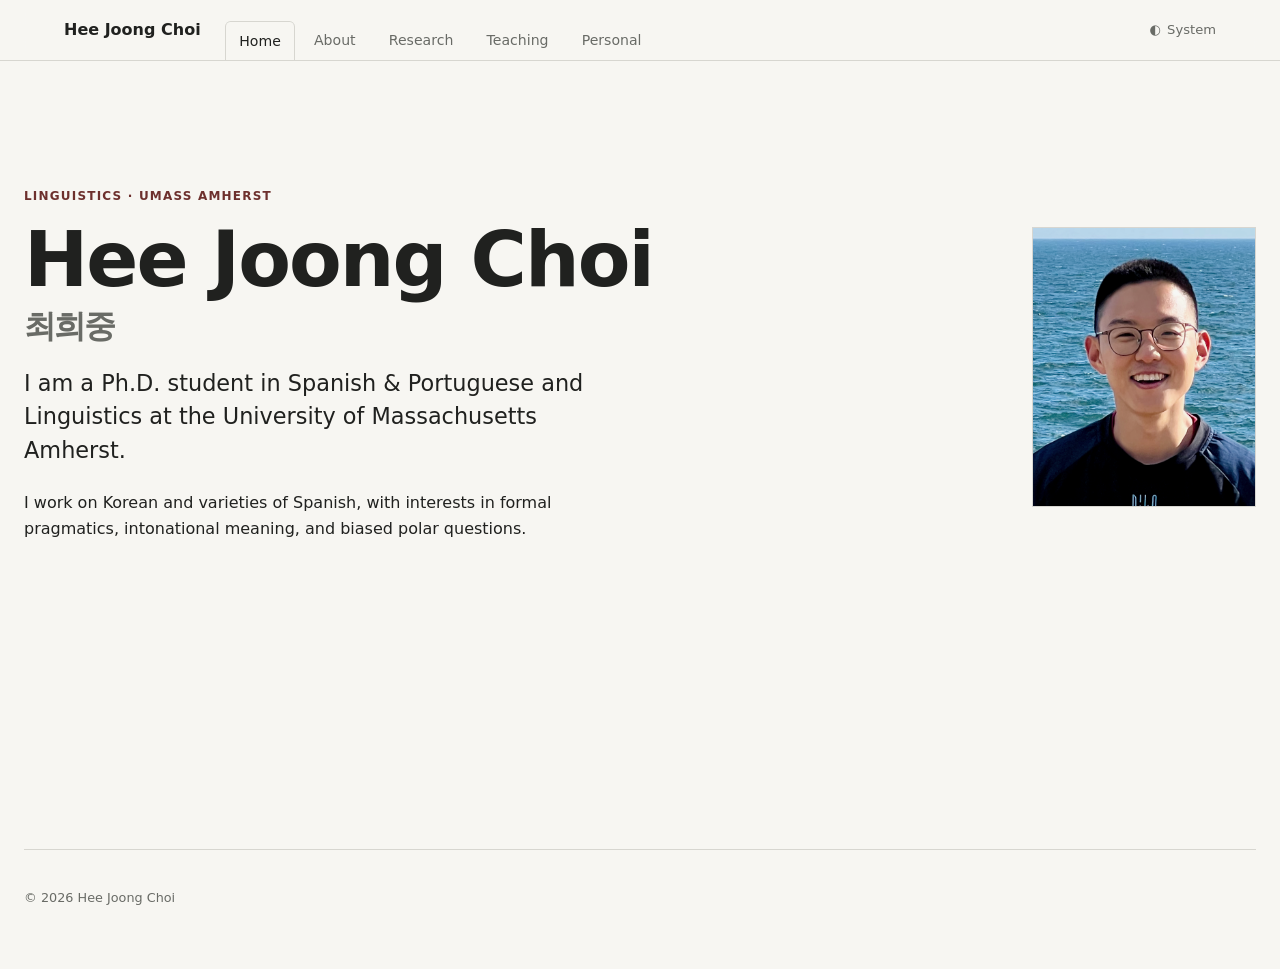
==== index.html @ 4eee2da2 "Converted the site to a folder-tab, multi-page structure" ====
<!doctype html>
<html lang="en">
<head>
  <meta charset="utf-8">
  <meta name="viewport" content="width=device-width, initial-scale=1">
  <meta name="description" content="Hee Joong Choi is a linguist working on Korean, Spanish, pragmatics, and intonational meaning.">
  <title>Hee Joong Choi</title>
  <script>document.documentElement.dataset.theme = localStorage.getItem('theme') || 'system';</script>
  <link rel="stylesheet" href="/styles.css">
</head>
<body>
  <header class="site-header">
    <nav class="nav" aria-label="Main navigation">
      <a class="site-name" href="/">Hee Joong Choi</a>
      <div class="nav-links">
        <a href="/" aria-current="page">Home</a>
        <a href="/about/">About</a>
        <a href="/research/">Research</a>
        <a href="/teaching/">Teaching</a>
        <a href="/personal/">Personal</a>
      </div>
      <button class="theme-toggle" type="button" aria-label="Change color theme" title="Change color theme">
        <span aria-hidden="true">◐</span><span class="theme-label">System</span>
      </button>
    </nav>
  </header>

  <main class="page-shell home-page">
    <section class="intro" aria-labelledby="intro-title">
      <div>
        <p class="kicker">Linguistics · UMass Amherst</p>
        <h1 id="intro-title">Hee Joong Choi <span lang="ko">최희중</span></h1>
        <p class="intro-text">I am a Ph.D. student in Spanish &amp; Portuguese and Linguistics at the University of Massachusetts Amherst.</p>
        <p>I work on Korean and varieties of Spanish, with interests in formal pragmatics, intonational meaning, and biased polar questions.</p>
      </div>
      <img class="portrait" src="/images/ChoiHJ_profile.png" alt="Hee Joong Choi">
    </section>
  </main>

  <footer><p>© <span data-year></span> Hee Joong Choi</p></footer>
  <script src="/site.js"></script>
</body>
</html>
---- styles.css ----
:root {
  color-scheme: light dark;
  --bg: #f7f6f2;
  --text: #20211f;
  --muted: #696b66;
  --line: #d7d6d0;
  --accent: #6d302d;
  --header: color-mix(in srgb, var(--bg) 92%, transparent);
  font-family: Inter, ui-sans-serif, system-ui, -apple-system, BlinkMacSystemFont, "Segoe UI", sans-serif;
  font-size: 16px;
  scroll-behavior: smooth;
}

:root[data-theme="dark"] {
  --bg: #171816;
  --text: #eeeee8;
  --muted: #aaa9a2;
  --line: #393a35;
  --accent: #d89b91;
}

@media (prefers-color-scheme: dark) {
  :root:not([data-theme="light"]) {
    --bg: #171816;
    --text: #eeeee8;
    --muted: #aaa9a2;
    --line: #393a35;
    --accent: #d89b91;
  }
}

* { box-sizing: border-box; }

body {
  margin: 0;
  background: var(--bg);
  color: var(--text);
  font-size: 1rem;
  line-height: 1.65;
}

a {
  color: inherit;
  text-decoration-color: var(--line);
  text-underline-offset: 0.2em;
}

a:hover, a:focus-visible { text-decoration-color: var(--accent); }

.site-header {
  position: sticky;
  top: 0;
  z-index: 10;
  border-bottom: 1px solid var(--line);
  background: var(--header);
  backdrop-filter: blur(12px);
}

.nav {
  display: flex;
  align-items: center;
  gap: 1.5rem;
  width: min(72rem, calc(100% - 2rem));
  min-height: 3.75rem;
  margin: auto;
}

.site-name {
  flex: 0 0 auto;
  font-weight: 650;
  text-decoration: none;
}

.nav-links {
  display: flex;
  flex: 1 1 auto;
  align-self: stretch;
  align-items: end;
  gap: 0.25rem;
  overflow-x: auto;
  scrollbar-width: none;
  white-space: nowrap;
}

.nav-links::-webkit-scrollbar { display: none; }
.nav-links a {
  display: inline-flex;
  align-items: center;
  height: 2.5rem;
  border: 1px solid transparent;
  border-bottom: 0;
  border-radius: 0.35rem 0.35rem 0 0;
  color: var(--muted);
  font-size: 0.88rem;
  padding-inline: 0.85rem;
  text-decoration: none;
}
.nav-links a:hover, .nav-links a:focus-visible { color: var(--text); }

.nav-links a[aria-current="page"] {
  position: relative;
  bottom: -1px;
  border-color: var(--line);
  background: var(--bg);
  color: var(--text);
}

.theme-toggle {
  display: inline-flex;
  align-items: center;
  gap: 0.4rem;
  flex: 0 0 auto;
  border: 0;
  background: none;
  color: var(--muted);
  cursor: pointer;
  font: inherit;
  font-size: 0.82rem;
  padding: 0.35rem 0;
}

main, footer {
  width: min(78rem, calc(100% - 3rem));
  margin-inline: auto;
}

.page-shell {
  min-height: calc(100vh - 10rem);
}

.inner-page {
  padding-block: clamp(3.5rem, 8vw, 6.5rem);
}

.page-heading {
  max-width: 46rem;
  margin-bottom: clamp(3rem, 7vw, 5rem);
}

.page-heading h1 {
  margin-bottom: 1rem;
  font-size: clamp(2.7rem, 6vw, 4.5rem);
}

.page-heading > :last-child { margin-bottom: 0; }

.page-content > section {
  display: grid;
  grid-template-columns: 8rem minmax(0, 1fr);
  gap: 2rem;
  border-top: 1px solid var(--line);
  padding-block: 2.75rem;
}

.intro {
  display: grid;
  grid-template-columns: minmax(0, 1fr) 14rem;
  gap: clamp(2rem, 8vw, 6rem);
  align-items: center;
  min-height: 68vh;
  padding-block: 5rem;
}

.kicker {
  color: var(--accent);
  font-size: 0.75rem;
  font-weight: 650;
  letter-spacing: 0.1em;
  text-transform: uppercase;
}

h1, h2 { font-weight: 600; letter-spacing: -0.025em; }
h1 { margin: 0 0 1.5rem; font-size: clamp(2.5rem, 7vw, 4.8rem); line-height: 1.06; }
h1 span { display: block; color: var(--muted); font-size: 0.42em; margin-top: 0.5rem; }
.intro-text { font-size: clamp(1.15rem, 2.5vw, 1.4rem); line-height: 1.5; }
.intro p { max-width: 38rem; }

.portrait {
  display: block;
  width: 100%;
  aspect-ratio: 4 / 5;
  border: 1px solid var(--line);
  filter: grayscale(18%);
  object-fit: cover;
}

main > section:not(.intro) {
  display: grid;
  grid-template-columns: 8rem minmax(0, 1fr);
  gap: 2rem;
  border-top: 1px solid var(--line);
  padding-block: 3.5rem;
  scroll-margin-top: 4.5rem;
}

h2 { margin: 0; font-size: 1rem; }
h3 { margin: 0; font-size: 1rem; font-weight: 600; }
.section-body > :first-child { margin-top: 0; }
.section-body > :last-child { margin-bottom: 0; }
.empty-state, .section-note { color: var(--muted); }
.contact-list { display: flex; flex-wrap: wrap; gap: 0.5rem 1.5rem; }

.document-links {
  display: flex;
  flex-wrap: wrap;
  gap: 0.75rem;
  margin-top: 1.5rem;
}

.document-links > * {
  border: 1px solid var(--line);
  padding: 0.55rem 0.8rem;
  text-decoration: none;
}

.document-links small {
  color: var(--muted);
  font-size: 0.72rem;
  margin-left: 0.4rem;
}

.research-areas { margin-top: 2rem; }

.research-areas article {
  display: grid;
  grid-template-columns: minmax(11rem, 0.8fr) minmax(0, 1.2fr);
  gap: 2rem;
  border-top: 1px solid var(--line);
  padding-block: 1.4rem;
}

.research-areas article:last-child { padding-bottom: 0; }
.research-areas p { margin: 0; }

.teaching-group + .teaching-group { margin-top: 3rem; }

.teaching-group > h2 {
  font-size: 1.08rem;
  margin-bottom: 1.15rem;
}

.teaching-place {
  border: 0;
}

.teaching-place + .teaching-place { margin-top: 1.4rem; }

.teaching-place h3 {
  color: var(--accent);
  font-size: 0.95rem;
  font-weight: 600;
  margin: 0 0 0.45rem;
}

.course-list { margin: 0; }

.course-list > div {
  display: grid;
  grid-template-columns: 7.5rem minmax(0, 1fr);
  gap: 1rem;
  border: 0;
  line-height: 1.35;
  padding-block: 0.08rem;
}

.course-list > div::before,
.course-list > div::after { content: none; }

.course-list dt {
  color: var(--muted);
  font-size: 0.84rem;
  font-variant-numeric: tabular-nums;
}

.course-list dd { margin: 0; }

.course-meta {
  color: var(--muted);
  font-size: 0.82em;
}

.course-detail {
  display: grid;
  grid-template-columns: 7rem minmax(0, 1fr);
  gap: 1rem;
  color: var(--muted);
  font-size: 0.88rem;
  margin-top: 0.35rem;
}

.course-detail span {
  font-size: 0.76rem;
  font-weight: 650;
  letter-spacing: 0.04em;
  text-transform: uppercase;
}

.course-detail p { margin: 0; }

@media (min-width: 1280px) {
  .course-list > div > dd { white-space: nowrap; }
  .course-detail p { white-space: normal; }
}

.interest-bubbles {
  display: flex;
  flex-wrap: wrap;
  align-items: flex-start;
  gap: 0.75rem;
  margin-top: 1.5rem;
}

.interest-bubbles details {
  flex: 0 1 auto;
  border: 1px solid var(--line);
  background: var(--bg);
}

.interest-bubbles details[open] {
  flex-basis: min(100%, 18rem);
  position: relative;
}

.interest-bubbles details[open]::after {
  content: "";
  position: absolute;
  left: 1.25rem;
  bottom: -0.55rem;
  width: 0.9rem;
  height: 0.9rem;
  border-right: 1px solid var(--line);
  border-bottom: 1px solid var(--line);
  background: var(--bg);
  transform: rotate(45deg);
}

.interest-bubbles summary {
  cursor: pointer;
  list-style: none;
  padding: 0.65rem 0.9rem;
  white-space: nowrap;
}

.interest-bubbles summary::-webkit-details-marker { display: none; }

.interest-bubbles summary::after {
  content: "+";
  color: var(--muted);
  margin-left: 0.75rem;
}

.interest-bubbles details[open] summary::after { content: "−"; }

.bubble-content {
  aspect-ratio: 1 / 1;
  border-top: 1px solid var(--line);
  color: var(--muted);
  padding: 1rem;
}

.bubble-content p { margin: 0; }

footer {
  border-top: 1px solid var(--line);
  color: var(--muted);
  font-size: 0.8rem;
  margin-top: 3rem;
  padding-block: 1.5rem 3rem;
}

@media (max-width: 700px) {
  main, footer { width: min(100% - 2rem, 78rem); }
  .nav { flex-wrap: wrap; gap: 0 1rem; padding-block: 0.65rem; }
  .site-name { flex: 1 1 auto; }
  .theme-label { position: absolute; width: 1px; height: 1px; overflow: hidden; clip: rect(0 0 0 0); }
  .nav-links { order: 3; flex-basis: 100%; padding-top: 0.45rem; }
  .nav-links a { height: 2.25rem; padding-inline: 0.7rem; }
  .intro { grid-template-columns: 1fr; min-height: auto; padding-block: 4rem; }
  .portrait { width: min(13rem, 55vw); }
  .inner-page { padding-block: 3.5rem; }
  .page-content > section { grid-template-columns: 1fr; gap: 1rem; }
  main > section:not(.intro) { grid-template-columns: 1fr; gap: 1rem; padding-block: 2.75rem; scroll-margin-top: 6.5rem; }
  .research-areas article { grid-template-columns: 1fr; gap: 0.5rem; }
  .course-list > div { grid-template-columns: 6.5rem minmax(0, 1fr); gap: 0.8rem; }
  .course-detail { grid-template-columns: 1fr; gap: 0.35rem; }
  .interest-bubbles details[open] { flex-basis: 100%; }
}

@media (max-width: 420px) {
  .course-list > div { grid-template-columns: 1fr; gap: 0.25rem; }
  .course-list dt br { display: none; }
}

@media (prefers-reduced-motion: reduce) {
  :root { scroll-behavior: auto; }
}
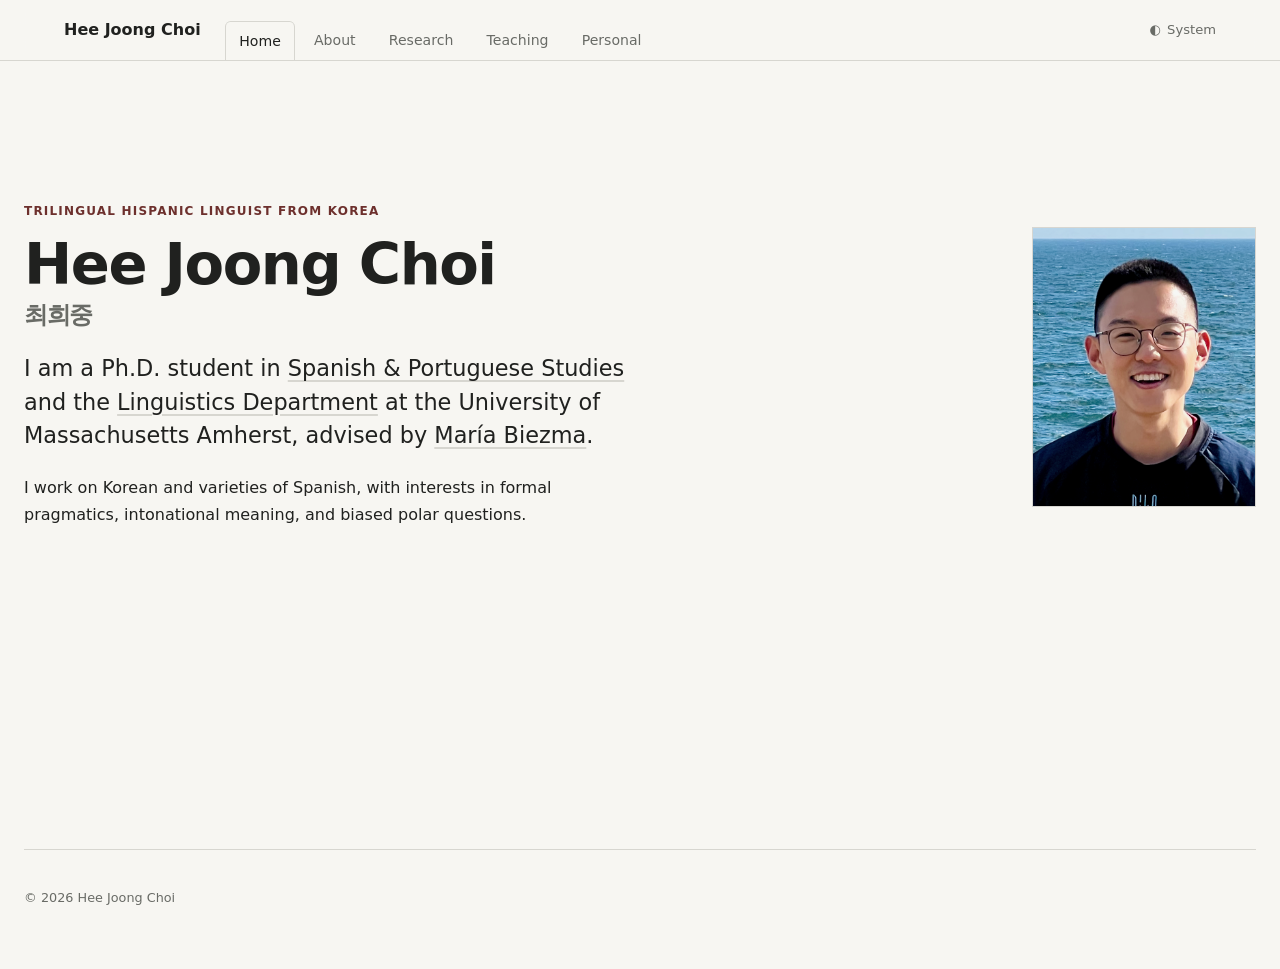
==== commit 0ed3e4cd: "Home page update + header size adjustment" ====
--- a/index.html
+++ b/index.html
@@ -28,9 +28,9 @@
   <main class="page-shell home-page">
     <section class="intro" aria-labelledby="intro-title">
       <div>
-        <p class="kicker">Linguistics · UMass Amherst</p>
+        <p class="kicker">Trilingual Hispanic linguist from Korea</p>
         <h1 id="intro-title">Hee Joong Choi <span lang="ko">최희중</span></h1>
-        <p class="intro-text">I am a Ph.D. student in Spanish &amp; Portuguese and Linguistics at the University of Massachusetts Amherst.</p>
+        <p class="intro-text">I am a Ph.D. student in <a href="https://www.umass.edu/spanish-portuguese/">Spanish &amp; Portuguese Studies</a> and the <a href="https://www.umass.edu/linguistics/">Linguistics Department</a> at the University of Massachusetts Amherst, advised by <a href="https://mariabiezma.com/">María Biezma</a>.</p>
         <p>I work on Korean and varieties of Spanish, with interests in formal pragmatics, intonational meaning, and biased polar questions.</p>
       </div>
       <img class="portrait" src="/images/ChoiHJ_profile.png" alt="Hee Joong Choi">
--- a/styles.css
+++ b/styles.css
@@ -139,7 +139,7 @@
 
 .page-heading h1 {
   margin-bottom: 1rem;
-  font-size: clamp(2.7rem, 6vw, 4.5rem);
+  font-size: clamp(2.1rem, 4.5vw, 3.4rem);
 }
 
 .page-heading > :last-child { margin-bottom: 0; }
@@ -170,7 +170,7 @@
 }
 
 h1, h2 { font-weight: 600; letter-spacing: -0.025em; }
-h1 { margin: 0 0 1.5rem; font-size: clamp(2.5rem, 7vw, 4.8rem); line-height: 1.06; }
+h1 { margin: 0 0 1.5rem; font-size: clamp(2rem, 5.25vw, 3.6rem); line-height: 1.06; }
 h1 span { display: block; color: var(--muted); font-size: 0.42em; margin-top: 0.5rem; }
 .intro-text { font-size: clamp(1.15rem, 2.5vw, 1.4rem); line-height: 1.5; }
 .intro p { max-width: 38rem; }
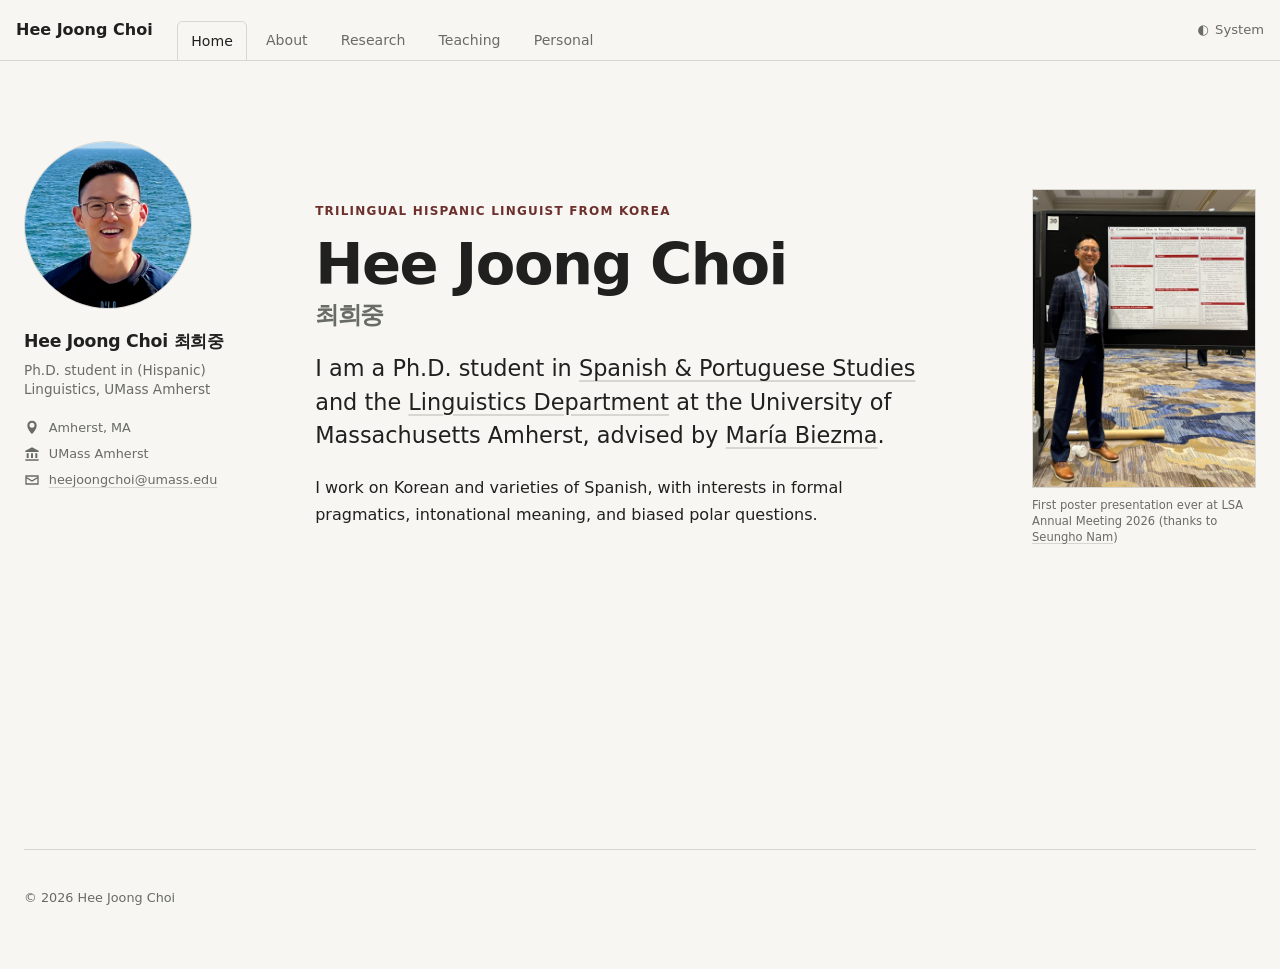
==== commit fdf15d18: "Profile sidebar addition +a Profile rail includes: - Existing circular profile portrait - “Hee Joong" ====
--- a/index.html
+++ b/index.html
@@ -25,6 +25,20 @@
     </nav>
   </header>
 
+  <div class="site-frame">
+    <aside class="profile-bar" aria-label="Profile">
+      <img class="profile-photo" src="/images/ChoiHJ_profile.png" alt="Hee Joong Choi">
+      <div class="profile-copy">
+        <p class="profile-name">Hee Joong Choi <span lang="ko">최희중</span></p>
+        <p class="profile-title">Ph.D. student in (Hispanic) Linguistics, UMass Amherst</p>
+        <ul class="profile-meta">
+          <li><svg aria-hidden="true" viewBox="0 0 24 24"><path d="M12 21s7-6.1 7-13a7 7 0 1 0-14 0c0 6.9 7 13 7 13Zm0-9.5A3.5 3.5 0 1 1 12 4a3.5 3.5 0 0 1 0 7.5Z"/></svg><span>Amherst, MA</span></li>
+          <li><svg aria-hidden="true" viewBox="0 0 24 24"><path d="m12 2 10 5v2H2V7l10-5ZM4 11h3v7H4v-7Zm6.5 0h3v7h-3v-7Zm6.5 0h3v7h-3v-7ZM2 20h20v2H2v-2Z"/></svg><span>UMass Amherst</span></li>
+          <li><svg aria-hidden="true" viewBox="0 0 24 24"><path d="M2 5h20v14H2V5Zm2 2v.5l8 5 8-5V7H4Zm16 10V9.8l-8 5-8-5V17h16Z"/></svg><a href="mailto:heejoongchoi@umass.edu">heejoongchoi@umass.edu</a></li>
+        </ul>
+      </div>
+    </aside>
+
   <main class="page-shell home-page">
     <section class="intro" aria-labelledby="intro-title">
       <div>
@@ -33,9 +47,13 @@
         <p class="intro-text">I am a Ph.D. student in <a href="https://www.umass.edu/spanish-portuguese/">Spanish &amp; Portuguese Studies</a> and the <a href="https://www.umass.edu/linguistics/">Linguistics Department</a> at the University of Massachusetts Amherst, advised by <a href="https://mariabiezma.com/">María Biezma</a>.</p>
         <p>I work on Korean and varieties of Spanish, with interests in formal pragmatics, intonational meaning, and biased polar questions.</p>
       </div>
-      <img class="portrait" src="/images/ChoiHJ_profile.png" alt="Hee Joong Choi">
+      <figure class="home-photo">
+        <img src="/assets/home-image.jpg" alt="Hee Joong Choi presenting a poster at the 2026 LSA Annual Meeting">
+        <figcaption>First poster presentation ever at LSA Annual Meeting 2026 (thanks to <a href="https://linguistics.uconn.edu/person/seungho-nam/">Seungho Nam</a>)</figcaption>
+      </figure>
     </section>
   </main>
+  </div>
 
   <footer><p>© <span data-year></span> Hee Joong Choi</p></footer>
   <script src="/site.js"></script>
--- a/styles.css
+++ b/styles.css
@@ -60,7 +60,7 @@
   display: flex;
   align-items: center;
   gap: 1.5rem;
-  width: min(72rem, calc(100% - 2rem));
+  width: min(90rem, calc(100% - 2rem));
   min-height: 3.75rem;
   margin: auto;
 }
@@ -124,6 +124,77 @@
   margin-inline: auto;
 }
 
+.site-frame {
+  display: grid;
+  grid-template-columns: 15rem minmax(0, 1fr);
+  gap: clamp(2rem, 4vw, 4rem);
+  width: min(90rem, calc(100% - 3rem));
+  margin-inline: auto;
+}
+
+.site-frame > main {
+  min-width: 0;
+  width: 100%;
+}
+
+.profile-bar {
+  position: sticky;
+  top: 5.5rem;
+  align-self: start;
+  margin-top: 5rem;
+}
+
+.profile-photo {
+  display: block;
+  width: 10.5rem;
+  aspect-ratio: 1;
+  border: 1px solid var(--line);
+  border-radius: 50%;
+  object-fit: cover;
+}
+
+.profile-name {
+  margin: 1.1rem 0 0;
+  font-size: 1.08rem;
+  font-weight: 650;
+  letter-spacing: -0.015em;
+  white-space: nowrap;
+}
+
+.profile-title {
+  color: var(--muted);
+  font-size: 0.85rem;
+  line-height: 1.45;
+  margin: 0.35rem 0 0;
+}
+
+.profile-meta {
+  margin: 1.2rem 0 0;
+  padding: 0;
+  list-style: none;
+}
+
+.profile-meta li {
+  display: grid;
+  grid-template-columns: 1rem minmax(0, 1fr);
+  gap: 0.55rem;
+  align-items: start;
+  color: var(--muted);
+  font-size: 0.8rem;
+  line-height: 1.35;
+}
+
+.profile-meta li + li { margin-top: 0.55rem; }
+
+.profile-meta svg {
+  width: 1rem;
+  height: 1rem;
+  fill: currentColor;
+  margin-top: 0.05rem;
+}
+
+.profile-meta a { overflow-wrap: anywhere; }
+
 .page-shell {
   min-height: calc(100vh - 10rem);
 }
@@ -184,6 +255,23 @@
   object-fit: cover;
 }
 
+.home-photo { margin: 0; }
+
+.home-photo img {
+  display: block;
+  width: 100%;
+  aspect-ratio: 3 / 4;
+  border: 1px solid var(--line);
+  object-fit: cover;
+}
+
+.home-photo figcaption {
+  color: var(--muted);
+  font-size: 0.72rem;
+  line-height: 1.4;
+  margin-top: 0.55rem;
+}
+
 main > section:not(.intro) {
   display: grid;
   grid-template-columns: 8rem minmax(0, 1fr);
@@ -219,18 +307,84 @@
   margin-left: 0.4rem;
 }
 
-.research-areas { margin-top: 2rem; }
-
-.research-areas article {
-  display: grid;
-  grid-template-columns: minmax(11rem, 0.8fr) minmax(0, 1.2fr);
+.research-section {
+  display: grid;
+  grid-template-columns: 10rem minmax(0, 1fr);
   gap: 2rem;
   border-top: 1px solid var(--line);
-  padding-block: 1.4rem;
-}
-
-.research-areas article:last-child { padding-bottom: 0; }
-.research-areas p { margin: 0; }
+  padding-block: 2.75rem;
+}
+
+.research-section > h2 { font-size: 1rem; }
+
+.dot-list {
+  margin: 0;
+  padding: 0;
+  list-style: none;
+}
+
+.dot-list li {
+  display: flex;
+  align-items: baseline;
+}
+.dot-list li + li { margin-top: 0.3rem; }
+
+.dot-list li::before {
+  content: "·";
+  flex: 0 0 1rem;
+  color: var(--accent);
+  font-weight: 700;
+  margin-right: 0.35rem;
+  text-align: center;
+}
+
+.project-list { min-width: 0; }
+
+.project {
+  border-top: 1px solid var(--line);
+  padding-block: 1.25rem;
+}
+
+.project:first-child { padding-top: 0; }
+
+.project details { margin: 0; }
+
+.project summary {
+  cursor: pointer;
+  font-size: 1.05rem;
+  font-weight: 600;
+  list-style: none;
+}
+
+.project summary::-webkit-details-marker { display: none; }
+
+.project summary::before {
+  content: "+";
+  display: inline-block;
+  color: var(--accent);
+  margin-right: 0.65rem;
+  width: 0.8rem;
+}
+
+.project details[open] summary::before { content: "−"; }
+
+.project-outline {
+  border: 1px solid var(--line);
+  margin: 1.25rem 0 0 1.45rem;
+  padding: 1rem 1rem 1rem 2rem;
+}
+
+.project-outline li + li { margin-top: 0.8rem; }
+
+.project-outcomes {
+  color: var(--muted);
+  font-size: 0.88rem;
+  margin: 1rem 0 0 1.45rem;
+  padding-left: 1rem;
+}
+
+.project-outcomes li + li { margin-top: 0.4rem; }
+.project-outcomes b { color: var(--text); }
 
 .teaching-group + .teaching-group { margin-top: 3rem; }
 
@@ -274,6 +428,8 @@
 
 .course-list dd { margin: 0; }
 
+.course-list > .no-date { grid-template-columns: 1fr; }
+
 .course-meta {
   color: var(--muted);
   font-size: 0.82em;
@@ -296,6 +452,15 @@
 }
 
 .course-detail p { margin: 0; }
+
+.bare-course-list {
+  color: var(--muted);
+  font-size: 0.88rem;
+  margin: 0.35rem 0 0;
+  padding-left: 1.1rem;
+}
+
+.bare-course-list li + li { margin-top: 0.1rem; }
 
 @media (min-width: 1280px) {
   .course-list > div > dd { white-space: nowrap; }
@@ -370,22 +535,38 @@
 
 @media (max-width: 700px) {
   main, footer { width: min(100% - 2rem, 78rem); }
+  .site-frame { width: min(100% - 2rem, 90rem); }
   .nav { flex-wrap: wrap; gap: 0 1rem; padding-block: 0.65rem; }
   .site-name { flex: 1 1 auto; }
   .theme-label { position: absolute; width: 1px; height: 1px; overflow: hidden; clip: rect(0 0 0 0); }
   .nav-links { order: 3; flex-basis: 100%; padding-top: 0.45rem; }
   .nav-links a { height: 2.25rem; padding-inline: 0.7rem; }
   .intro { grid-template-columns: 1fr; min-height: auto; padding-block: 4rem; }
-  .portrait { width: min(13rem, 55vw); }
+  .portrait, .home-photo { width: min(15rem, 65vw); }
   .inner-page { padding-block: 3.5rem; }
   .page-content > section { grid-template-columns: 1fr; gap: 1rem; }
   main > section:not(.intro) { grid-template-columns: 1fr; gap: 1rem; padding-block: 2.75rem; scroll-margin-top: 6.5rem; }
-  .research-areas article { grid-template-columns: 1fr; gap: 0.5rem; }
+  .research-section { grid-template-columns: 1fr; gap: 1rem; }
   .course-list > div { grid-template-columns: 6.5rem minmax(0, 1fr); gap: 0.8rem; }
   .course-detail { grid-template-columns: 1fr; gap: 0.35rem; }
   .interest-bubbles details[open] { flex-basis: 100%; }
 }
 
+@media (max-width: 900px) {
+  .site-frame { grid-template-columns: 1fr; gap: 0; }
+  .profile-bar {
+    position: static;
+    display: grid;
+    grid-template-columns: 6rem minmax(0, 1fr);
+    gap: 1.25rem;
+    margin-top: 2.5rem;
+  }
+  .profile-photo { width: 6rem; }
+  .profile-name { margin-top: 0; }
+  .profile-meta { display: flex; flex-wrap: wrap; gap: 0.45rem 1rem; margin-top: 0.8rem; }
+  .profile-meta li + li { margin-top: 0; }
+}
+
 @media (max-width: 420px) {
   .course-list > div { grid-template-columns: 1fr; gap: 0.25rem; }
   .course-list dt br { display: none; }
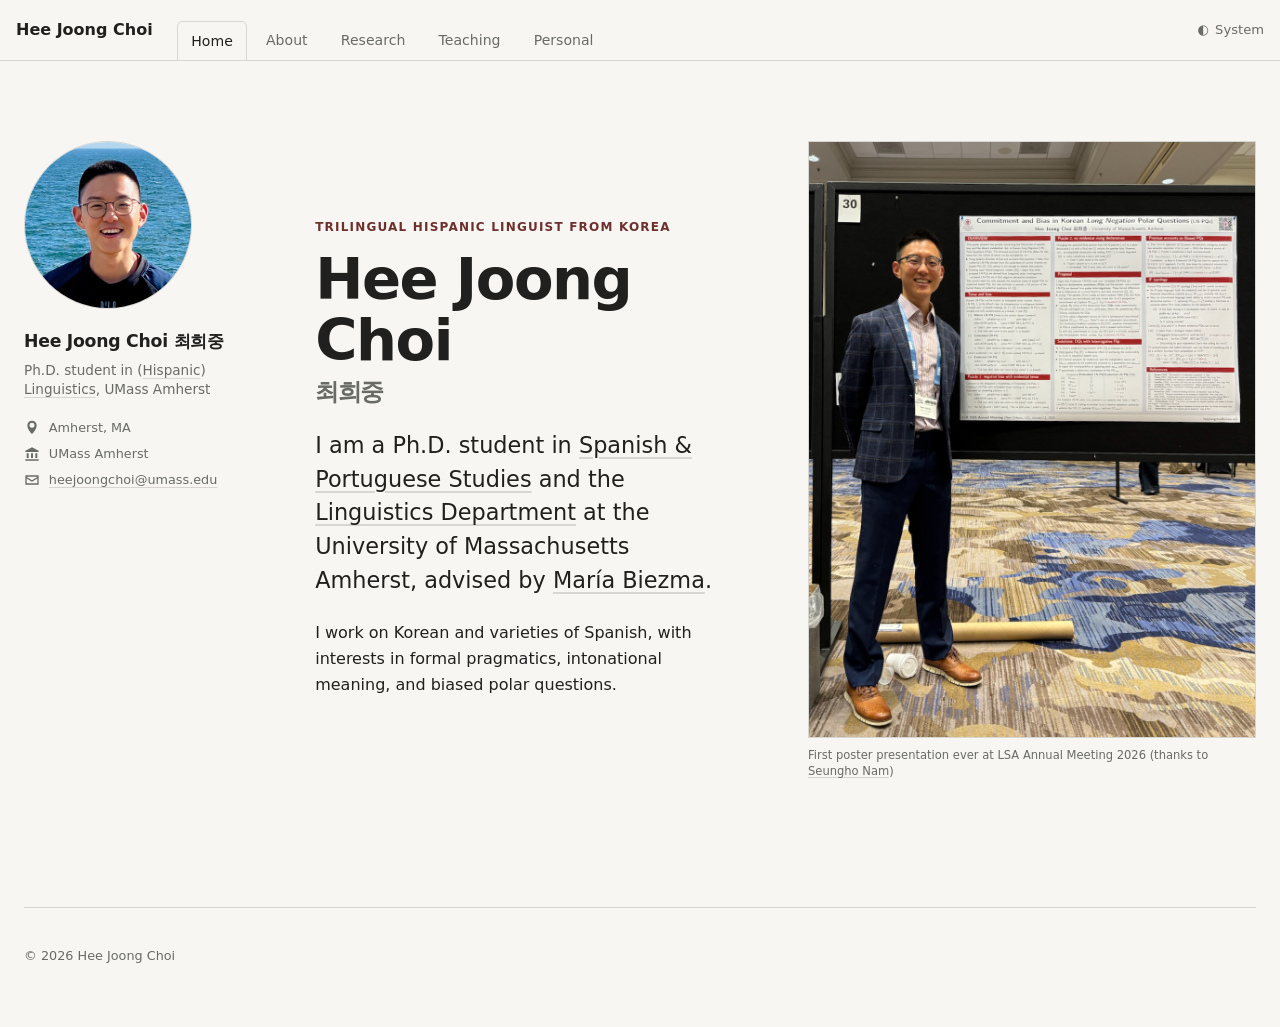
==== commit 111bda28: "gradual collapsing of mobile profile - Mobile profile collapse now tracks scroll continuously across" ====
--- a/index.html
+++ b/index.html
@@ -30,7 +30,7 @@
       <img class="profile-photo" src="/images/ChoiHJ_profile.png" alt="Hee Joong Choi">
       <div class="profile-copy">
         <p class="profile-name">Hee Joong Choi <span lang="ko">최희중</span></p>
-        <p class="profile-title">Ph.D. student in (Hispanic) Linguistics, UMass Amherst</p>
+        <p class="profile-title">Ph.D. student in (<a href="https://www.umass.edu/spanish-portuguese/">Hispanic</a>) <a href="https://www.umass.edu/linguistics/">Linguistics</a>, UMass Amherst</p>
         <ul class="profile-meta">
           <li><svg aria-hidden="true" viewBox="0 0 24 24"><path d="M12 21s7-6.1 7-13a7 7 0 1 0-14 0c0 6.9 7 13 7 13Zm0-9.5A3.5 3.5 0 1 1 12 4a3.5 3.5 0 0 1 0 7.5Z"/></svg><span>Amherst, MA</span></li>
           <li><svg aria-hidden="true" viewBox="0 0 24 24"><path d="m12 2 10 5v2H2V7l10-5ZM4 11h3v7H4v-7Zm6.5 0h3v7h-3v-7Zm6.5 0h3v7h-3v-7ZM2 20h20v2H2v-2Z"/></svg><span>UMass Amherst</span></li>
@@ -48,7 +48,7 @@
         <p>I work on Korean and varieties of Spanish, with interests in formal pragmatics, intonational meaning, and biased polar questions.</p>
       </div>
       <figure class="home-photo">
-        <img src="/assets/home-image.jpg" alt="Hee Joong Choi presenting a poster at the 2026 LSA Annual Meeting">
+        <img src="assets/home-image.jpg" alt="Hee Joong Choi presenting a poster at the 2026 LSA Annual Meeting">
         <figcaption>First poster presentation ever at LSA Annual Meeting 2026 (thanks to <a href="https://linguistics.uconn.edu/person/seungho-nam/">Seungho Nam</a>)</figcaption>
       </figure>
     </section>
--- a/styles.css
+++ b/styles.css
@@ -225,7 +225,7 @@
 
 .intro {
   display: grid;
-  grid-template-columns: minmax(0, 1fr) 14rem;
+  grid-template-columns: minmax(0, 1fr) 28rem;
   gap: clamp(2rem, 8vw, 6rem);
   align-items: center;
   min-height: 68vh;
@@ -345,8 +345,6 @@
   padding-block: 1.25rem;
 }
 
-.project:first-child { padding-top: 0; }
-
 .project details { margin: 0; }
 
 .project summary {
@@ -427,8 +425,6 @@
 }
 
 .course-list dd { margin: 0; }
-
-.course-list > .no-date { grid-template-columns: 1fr; }
 
 .course-meta {
   color: var(--muted);
@@ -542,7 +538,8 @@
   .nav-links { order: 3; flex-basis: 100%; padding-top: 0.45rem; }
   .nav-links a { height: 2.25rem; padding-inline: 0.7rem; }
   .intro { grid-template-columns: 1fr; min-height: auto; padding-block: 4rem; }
-  .portrait, .home-photo { width: min(15rem, 65vw); }
+  .portrait { width: min(15rem, 65vw); }
+  .home-photo { width: min(100%, 28rem); }
   .inner-page { padding-block: 3.5rem; }
   .page-content > section { grid-template-columns: 1fr; gap: 1rem; }
   main > section:not(.intro) { grid-template-columns: 1fr; gap: 1rem; padding-block: 2.75rem; scroll-margin-top: 6.5rem; }
@@ -554,17 +551,36 @@
 
 @media (max-width: 900px) {
   .site-frame { grid-template-columns: 1fr; gap: 0; }
-  .profile-bar {
+  .site-header .profile-bar {
     position: static;
     display: grid;
-    grid-template-columns: 6rem minmax(0, 1fr);
-    gap: 1.25rem;
-    margin-top: 2.5rem;
+    grid-template-columns: 5rem minmax(0, 1fr);
+    gap: 1rem;
+    width: min(100% - 2rem, 90rem);
+    max-height: var(--profile-max-height, 13rem);
+    margin: 0 auto;
+    padding-block: 0.8rem 0.45rem;
+    overflow: hidden;
+    opacity: var(--profile-opacity, 1);
+    visibility: visible;
   }
-  .profile-photo { width: 6rem; }
+  .site-header .profile-photo { width: 5rem; }
   .profile-name { margin-top: 0; }
   .profile-meta { display: flex; flex-wrap: wrap; gap: 0.45rem 1rem; margin-top: 0.8rem; }
   .profile-meta li + li { margin-top: 0; }
+
+  .site-header .site-name {
+    max-width: var(--compact-name-width, 0);
+    overflow: hidden;
+    opacity: var(--compact-name-opacity, 0);
+    white-space: nowrap;
+  }
+
+  .site-header:not(.is-compact) .nav { justify-content: flex-end; }
+
+  .site-header.is-compact .profile-bar {
+    pointer-events: none;
+  }
 }
 
 @media (max-width: 420px) {
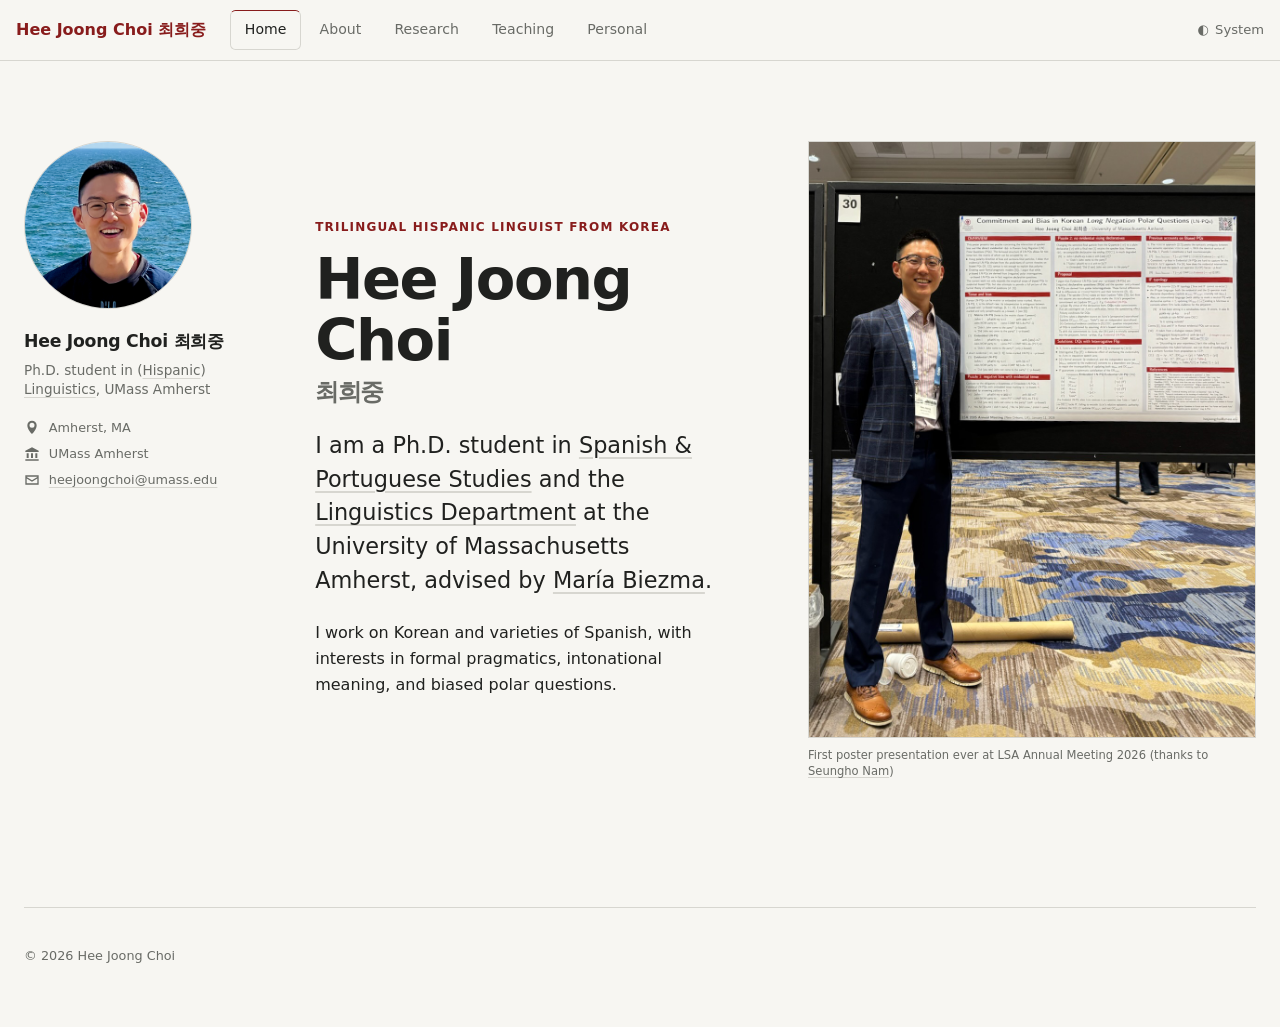
==== commit 391d4d9e: "UMass maroon applied + header updates #881c1c" ====
--- a/index.html
+++ b/index.html
@@ -11,7 +11,7 @@
 <body>
   <header class="site-header">
     <nav class="nav" aria-label="Main navigation">
-      <a class="site-name" href="/">Hee Joong Choi</a>
+      <a class="site-name" href="/">Hee Joong Choi <span lang="ko">최희중</span></a>
       <div class="nav-links">
         <a href="/" aria-current="page">Home</a>
         <a href="/about/">About</a>
--- a/styles.css
+++ b/styles.css
@@ -4,7 +4,7 @@
   --text: #20211f;
   --muted: #696b66;
   --line: #d7d6d0;
-  --accent: #6d302d;
+  --accent: #881c1c;
   --header: color-mix(in srgb, var(--bg) 92%, transparent);
   font-family: Inter, ui-sans-serif, system-ui, -apple-system, BlinkMacSystemFont, "Segoe UI", sans-serif;
   font-size: 16px;
@@ -16,7 +16,7 @@
   --text: #eeeee8;
   --muted: #aaa9a2;
   --line: #393a35;
-  --accent: #d89b91;
+  --accent: #881c1c;
 }
 
 @media (prefers-color-scheme: dark) {
@@ -25,7 +25,7 @@
     --text: #eeeee8;
     --muted: #aaa9a2;
     --line: #393a35;
-    --accent: #d89b91;
+    --accent: #881c1c;
   }
 }
 
@@ -67,15 +67,19 @@
 
 .site-name {
   flex: 0 0 auto;
+  color: var(--accent);
   font-weight: 650;
   text-decoration: none;
 }
+
+.site-name:hover,
+.site-name:focus-visible { color: var(--accent); }
 
 .nav-links {
   display: flex;
   flex: 1 1 auto;
-  align-self: stretch;
-  align-items: end;
+  align-self: center;
+  align-items: center;
   gap: 0.25rem;
   overflow-x: auto;
   scrollbar-width: none;
@@ -88,8 +92,7 @@
   align-items: center;
   height: 2.5rem;
   border: 1px solid transparent;
-  border-bottom: 0;
-  border-radius: 0.35rem 0.35rem 0 0;
+  border-radius: 0.35rem;
   color: var(--muted);
   font-size: 0.88rem;
   padding-inline: 0.85rem;
@@ -98,9 +101,8 @@
 .nav-links a:hover, .nav-links a:focus-visible { color: var(--text); }
 
 .nav-links a[aria-current="page"] {
-  position: relative;
-  bottom: -1px;
   border-color: var(--line);
+  border-top-color: var(--accent);
   background: var(--bg);
   color: var(--text);
 }
@@ -161,6 +163,8 @@
   white-space: nowrap;
 }
 
+.site-header .profile-name { color: var(--accent); }
+
 .profile-title {
   color: var(--muted);
   font-size: 0.85rem;
@@ -311,7 +315,6 @@
   display: grid;
   grid-template-columns: 10rem minmax(0, 1fr);
   gap: 2rem;
-  border-top: 1px solid var(--line);
   padding-block: 2.75rem;
 }
 
@@ -324,17 +327,20 @@
 }
 
 .dot-list li {
-  display: flex;
-  align-items: baseline;
+  position: relative;
+  display: block;
+  padding-left: 1.35rem;
 }
 .dot-list li + li { margin-top: 0.3rem; }
 
 .dot-list li::before {
   content: "·";
-  flex: 0 0 1rem;
+  position: absolute;
+  left: 0;
+  top: 0;
+  width: 1rem;
   color: var(--accent);
   font-weight: 700;
-  margin-right: 0.35rem;
   text-align: center;
 }
 
@@ -349,6 +355,7 @@
 
 .project summary {
   cursor: pointer;
+  color: var(--accent);
   font-size: 1.05rem;
   font-weight: 600;
   list-style: none;
@@ -554,31 +561,41 @@
   .site-header .profile-bar {
     position: static;
     display: grid;
-    grid-template-columns: 5rem minmax(0, 1fr);
-    gap: 1rem;
+    grid-template-columns: var(--profile-photo-column, 5rem) minmax(0, 1fr);
+    gap: var(--profile-card-gap, 1rem);
     width: min(100% - 2rem, 90rem);
-    max-height: var(--profile-max-height, 13rem);
     margin: 0 auto;
     padding-block: 0.8rem 0.45rem;
-    overflow: hidden;
-    opacity: var(--profile-opacity, 1);
     visibility: visible;
   }
-  .site-header .profile-photo { width: 5rem; }
+  .site-header .profile-photo {
+    width: var(--profile-photo-size, 5rem);
+    opacity: var(--profile-detail-opacity, 1);
+  }
   .profile-name { margin-top: 0; }
-  .profile-meta { display: flex; flex-wrap: wrap; gap: 0.45rem 1rem; margin-top: 0.8rem; }
+  .site-header .profile-title {
+    max-height: var(--profile-title-height, 4rem);
+    margin-top: var(--profile-title-margin, 0.35rem);
+    overflow: hidden;
+    opacity: var(--profile-detail-opacity, 1);
+  }
+  .profile-meta {
+    display: flex;
+    flex-wrap: wrap;
+    gap: 0.45rem 1rem;
+    max-height: var(--profile-meta-height, 5rem);
+    margin-top: var(--profile-meta-margin, 0.8rem);
+    overflow: hidden;
+    opacity: var(--profile-detail-opacity, 1);
+  }
   .profile-meta li + li { margin-top: 0; }
 
-  .site-header .site-name {
-    max-width: var(--compact-name-width, 0);
-    overflow: hidden;
-    opacity: var(--compact-name-opacity, 0);
-    white-space: nowrap;
-  }
+  .site-header .site-name { display: none; }
 
   .site-header:not(.is-compact) .nav { justify-content: flex-end; }
 
-  .site-header.is-compact .profile-bar {
+  .site-header.is-compact .profile-title,
+  .site-header.is-compact .profile-meta {
     pointer-events: none;
   }
 }
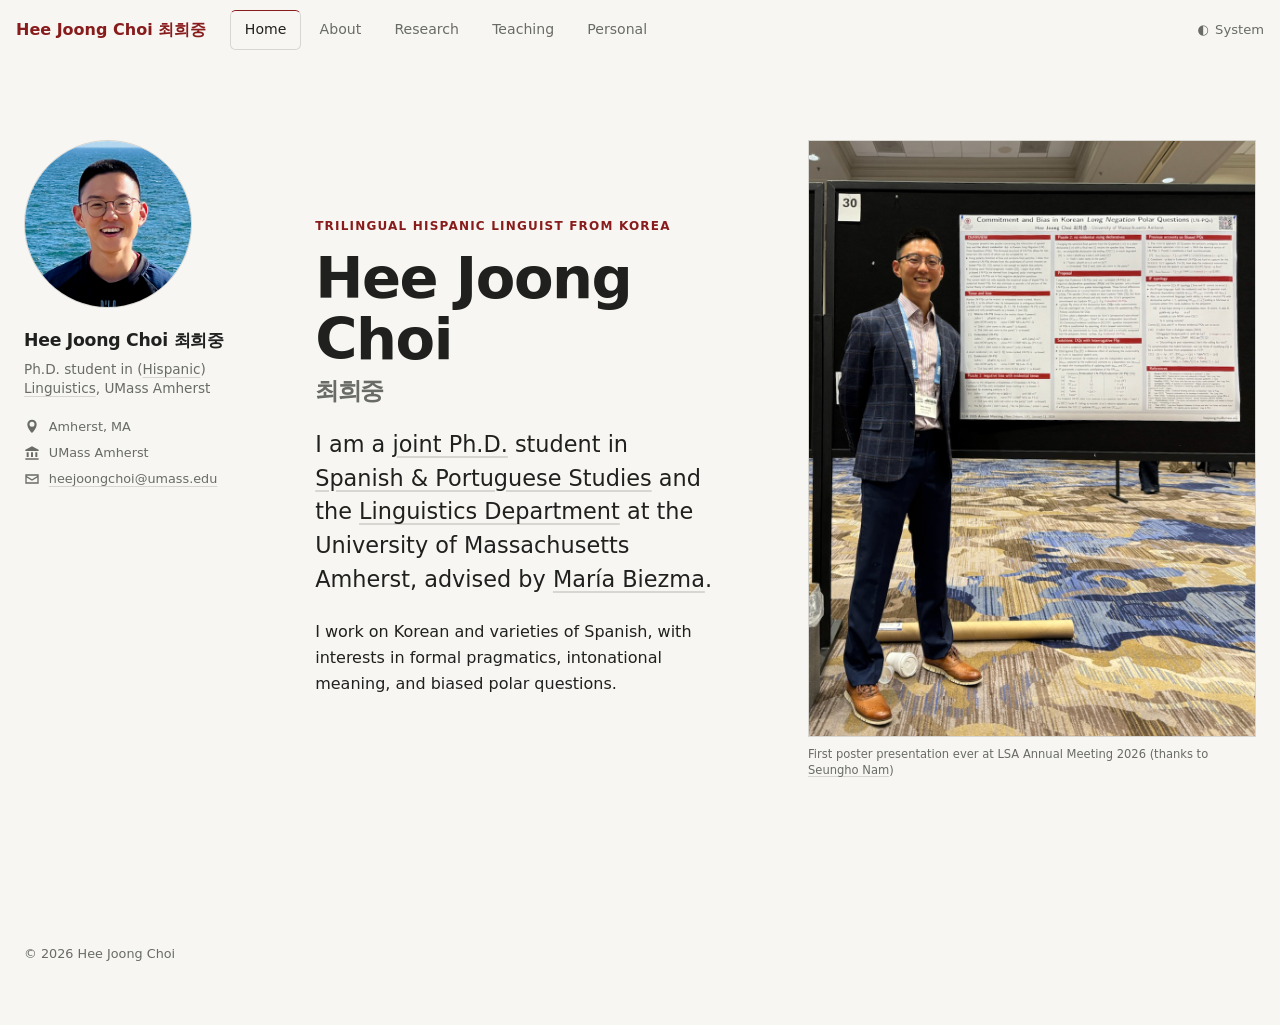
==== commit 30889594: "Remove page-wide horizontal dividers + joint Ph.D." ====
--- a/index.html
+++ b/index.html
@@ -44,7 +44,7 @@
       <div>
         <p class="kicker">Trilingual Hispanic linguist from Korea</p>
         <h1 id="intro-title">Hee Joong Choi <span lang="ko">최희중</span></h1>
-        <p class="intro-text">I am a Ph.D. student in <a href="https://www.umass.edu/spanish-portuguese/">Spanish &amp; Portuguese Studies</a> and the <a href="https://www.umass.edu/linguistics/">Linguistics Department</a> at the University of Massachusetts Amherst, advised by <a href="https://mariabiezma.com/">María Biezma</a>.</p>
+        <p class="intro-text">I am a <a href="https://www.umass.edu/graduate/book/graduate-student-handbook/degree-requirements/joint-doctor-philosophy-degree-requirements">joint Ph.D.</a> student in <a href="https://www.umass.edu/spanish-portuguese/">Spanish &amp; Portuguese Studies</a> and the <a href="https://www.umass.edu/linguistics/">Linguistics Department</a> at the University of Massachusetts Amherst, advised by <a href="https://mariabiezma.com/">María Biezma</a>.</p>
         <p>I work on Korean and varieties of Spanish, with interests in formal pragmatics, intonational meaning, and biased polar questions.</p>
       </div>
       <figure class="home-photo">
--- a/styles.css
+++ b/styles.css
@@ -51,7 +51,6 @@
   position: sticky;
   top: 0;
   z-index: 10;
-  border-bottom: 1px solid var(--line);
   background: var(--header);
   backdrop-filter: blur(12px);
 }
@@ -156,12 +155,19 @@
 }
 
 .profile-name {
+  display: block;
+  position: relative;
+  z-index: 1;
   margin: 1.1rem 0 0;
   font-size: 1.08rem;
   font-weight: 650;
   letter-spacing: -0.015em;
+  opacity: 1;
+  visibility: visible;
   white-space: nowrap;
 }
+
+.profile-copy { min-width: 0; }
 
 .site-header .profile-name { color: var(--accent); }
 
@@ -223,7 +229,6 @@
   display: grid;
   grid-template-columns: 8rem minmax(0, 1fr);
   gap: 2rem;
-  border-top: 1px solid var(--line);
   padding-block: 2.75rem;
 }
 
@@ -280,7 +285,6 @@
   display: grid;
   grid-template-columns: 8rem minmax(0, 1fr);
   gap: 2rem;
-  border-top: 1px solid var(--line);
   padding-block: 3.5rem;
   scroll-margin-top: 4.5rem;
 }
@@ -347,7 +351,6 @@
 .project-list { min-width: 0; }
 
 .project {
-  border-top: 1px solid var(--line);
   padding-block: 1.25rem;
 }
 
@@ -529,7 +532,6 @@
 .bubble-content p { margin: 0; }
 
 footer {
-  border-top: 1px solid var(--line);
   color: var(--muted);
   font-size: 0.8rem;
   margin-top: 3rem;
@@ -592,6 +594,15 @@
 
   .site-header .site-name { display: none; }
 
+  .nav-links a,
+  .nav-links a[aria-current="page"] {
+    border: 0;
+    border-radius: 0;
+    background: transparent;
+  }
+
+  .nav-links a[aria-current="page"] { color: var(--accent); }
+
   .site-header:not(.is-compact) .nav { justify-content: flex-end; }
 
   .site-header.is-compact .profile-title,
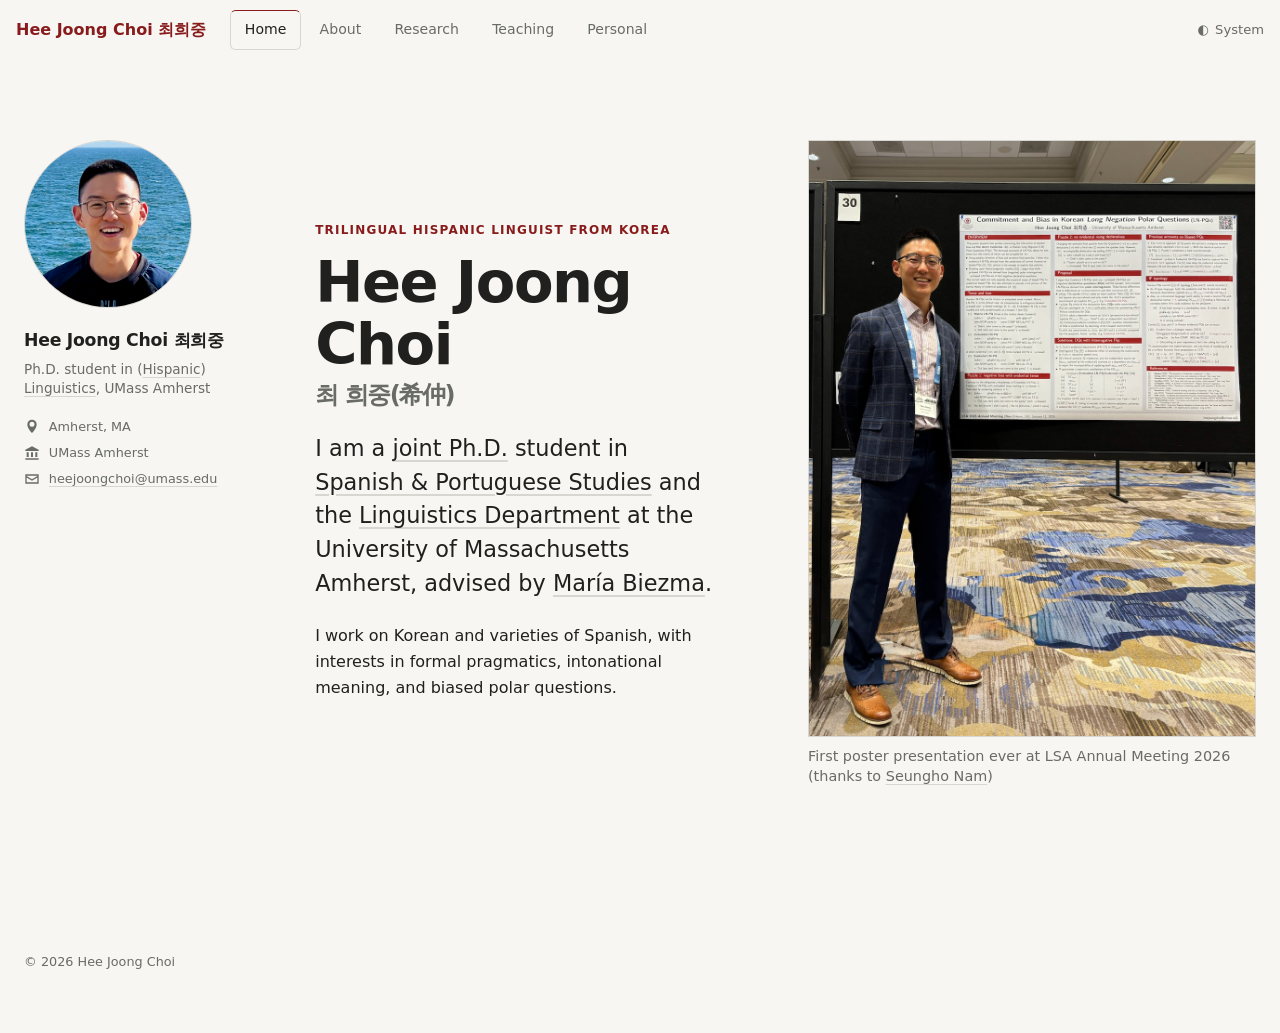
==== commit ecb93e44: "Home update, favicon addition" ====
--- a/index.html
+++ b/index.html
@@ -7,6 +7,7 @@
   <title>Hee Joong Choi</title>
   <script>document.documentElement.dataset.theme = localStorage.getItem('theme') || 'system';</script>
   <link rel="stylesheet" href="/styles.css">
+  <link rel="icon" href="/favicon.svg" type="image/svg+xml">
 </head>
 <body>
   <header class="site-header">
@@ -43,7 +44,7 @@
     <section class="intro" aria-labelledby="intro-title">
       <div>
         <p class="kicker">Trilingual Hispanic linguist from Korea</p>
-        <h1 id="intro-title">Hee Joong Choi <span lang="ko">최희중</span></h1>
+        <h1 id="intro-title">Hee Joong Choi <span lang="ko">최 희중(希仲)</span></h1>
         <p class="intro-text">I am a <a href="https://www.umass.edu/graduate/book/graduate-student-handbook/degree-requirements/joint-doctor-philosophy-degree-requirements">joint Ph.D.</a> student in <a href="https://www.umass.edu/spanish-portuguese/">Spanish &amp; Portuguese Studies</a> and the <a href="https://www.umass.edu/linguistics/">Linguistics Department</a> at the University of Massachusetts Amherst, advised by <a href="https://mariabiezma.com/">María Biezma</a>.</p>
         <p>I work on Korean and varieties of Spanish, with interests in formal pragmatics, intonational meaning, and biased polar questions.</p>
       </div>
--- a/styles.css
+++ b/styles.css
@@ -276,7 +276,7 @@
 
 .home-photo figcaption {
   color: var(--muted);
-  font-size: 0.72rem;
+  font-size: 0.9rem;
   line-height: 1.4;
   margin-top: 0.55rem;
 }
@@ -323,6 +323,22 @@
 }
 
 .research-section > h2 { font-size: 1rem; }
+
+.research-section a {
+  text-decoration-color: var(--accent);
+  text-decoration-thickness: 0.1em;
+  text-underline-offset: 0.2em;
+  -webkit-box-decoration-break: clone;
+  box-decoration-break: clone;
+  transition: background-color 120ms ease;
+}
+
+.research-section a:hover,
+.research-section a:focus-visible {
+  background-color: rgba(136, 28, 28, 0.16);
+  border-radius: 0.15rem;
+  outline: none;
+}
 
 .dot-list {
   margin: 0;
@@ -353,6 +369,8 @@
 .project {
   padding-block: 1.25rem;
 }
+
+.project:first-child { padding-top: 0; }
 
 .project details { margin: 0; }
 
